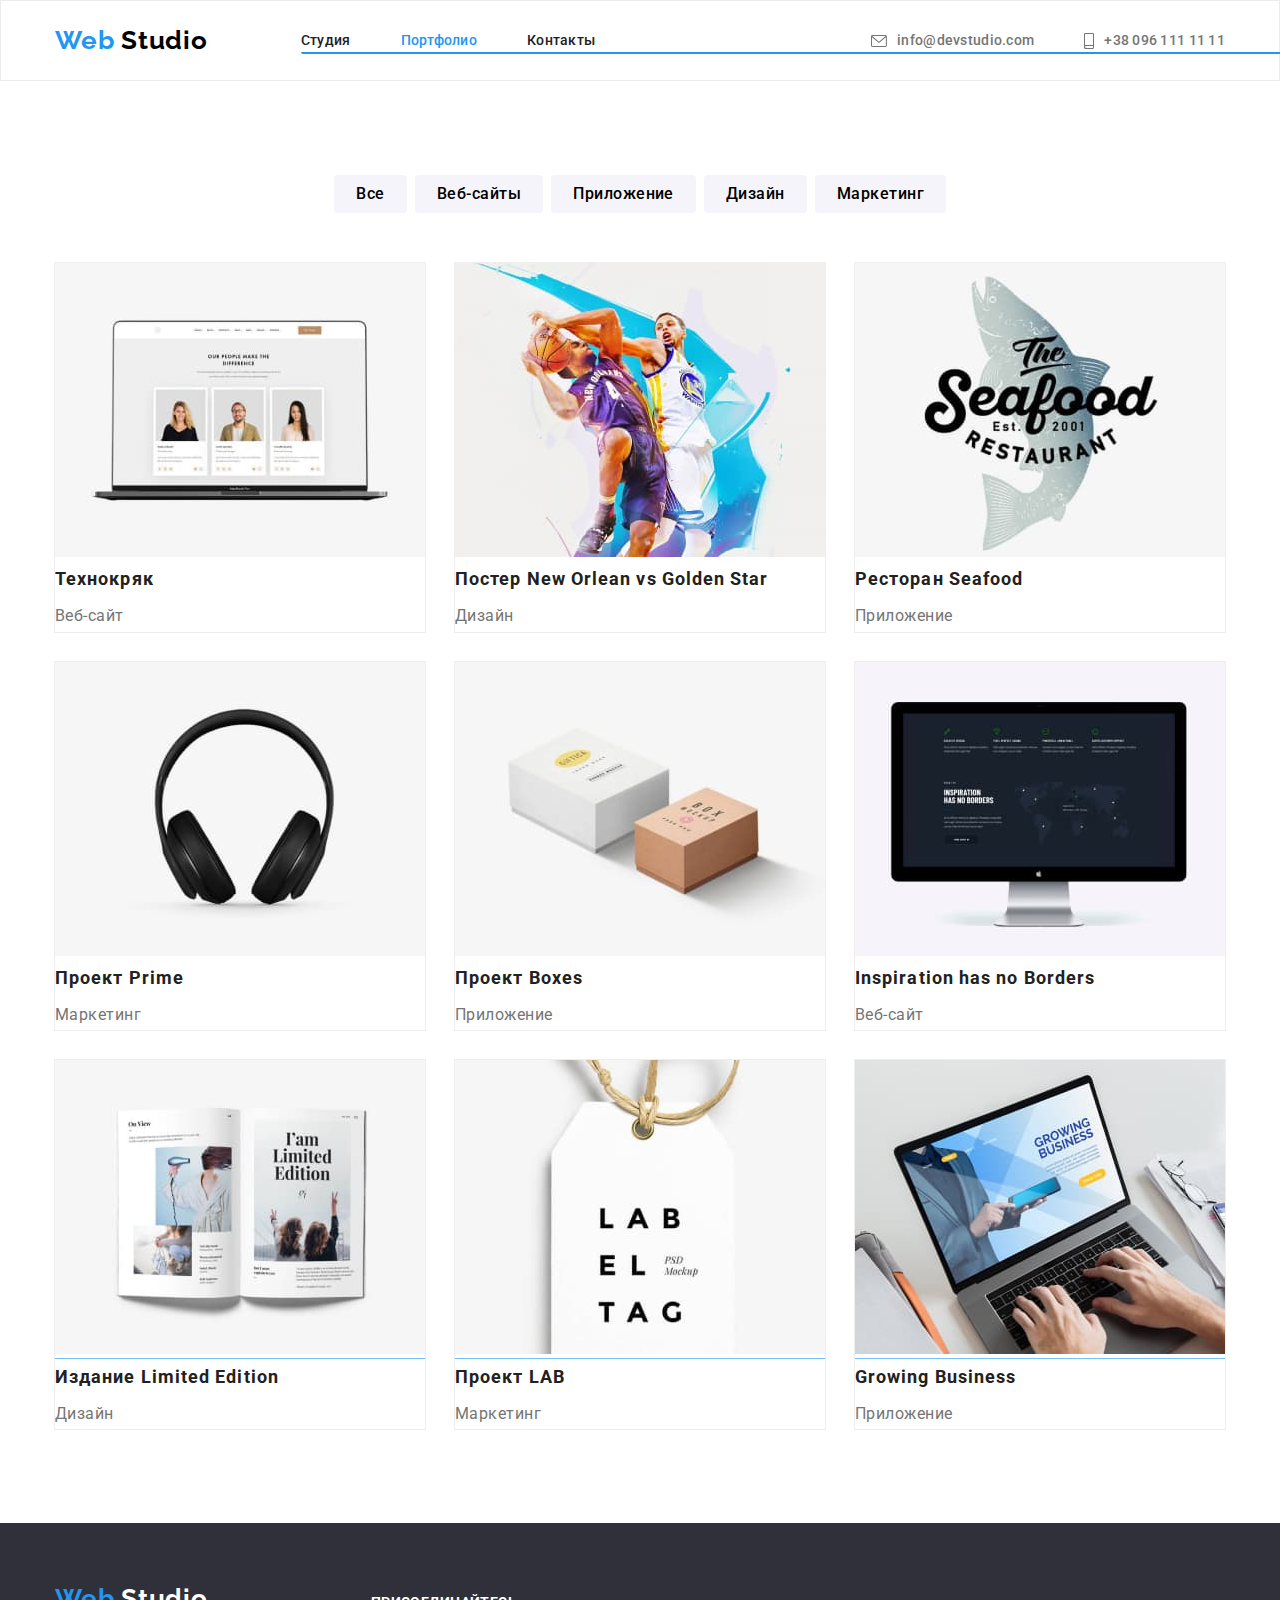
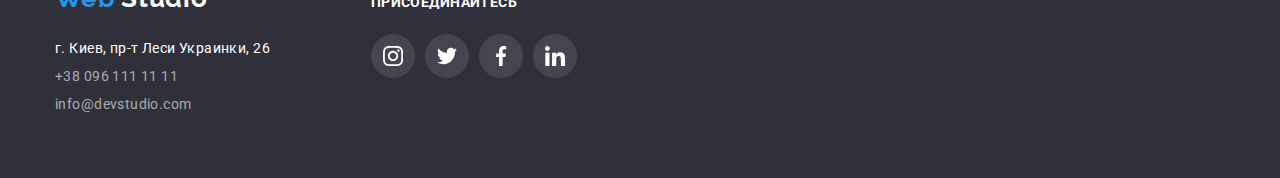
==== portfolio.html @ 4ab5db46 "addition" ====
<!DOCTYPE html>
<html lang="en">
	<head>
		<meta charset="UTF-8" />
		<meta http-equiv="X-UA-Compatible" content="IE=edge" />
		<meta name="viewport" content="width=device-width, initial-scale=1.0" />
		<title>Document</title>
		<link
			rel="stylesheet"
			href="https://cdnjs.cloudflare.com/ajax/libs/modern-normalize/1.1.0/modern-normalize.min.css"
		/>
		<link
			href="https://fonts.googleapis.com/css2?family=Raleway:wght@700&family=Roboto:wght@400;500;700;900&display=swap"
			rel="stylesheet"
		/>
		<link rel="stylesheet" href="./css/styles.css" />
	</head>
	<body>
		<header class="header-portfolio">
			<div class="container">
				<nav class="main-nav">
					<a href="./index.html" class="logo">
						Web
						<span class="logo-heard">Studio</span>
					</a>
					<ul class="site-nav list">
						<li class="item">
							<a href="./index.html" class="link">Студия</a>
						</li>
						<li class="item">
							<a href="./portfolio.html" class="link"><span class="portfolio-name">Портфолио</span></a>
						</li>
						<li class="item"><a href="" class="link">Контакты</a></li>
					</ul>
					<!--Contacts-->
					<ul class="auth-nov list">
						<li class="item"></li>
						<li class="item"></li>
						<li class="item">
							<a href="mailto:info@devstudio.com" class="link-auth-now">
								<svg width="16px" height="12px" class="icon-contacts">
									<use href="./images/sprite.svg#icon-envelope-hover"></use>
								</svg>
								info@devstudio.com
							</a>
						</li>
						<li class="item">
							<a href="tel:+380961111111" class="link-auth-now">
								<svg width="10px" height="16px" class="icon-contacts">
									<use href="./images/sprite.svg#icon-smartphone"></use>
								</svg>
								+38 096 111 11 11
							</a>
						</li>
					</ul>
				</nav>
			</div>
		</header>
		<!--Main-->
		<main>
			<section class="section">
				<div class="container">
					<h1 class="portfolio">Портфолио</h1>
					<ul class="portfolio-list list">
						<li class="button"><button type="button" class="portfolio-button">Все</button></li>
						<li class="button">
							<button type="button" class="portfolio-button">Веб-сайты</button>
						</li>
						<li class="button">
							<button type="button" class="portfolio-button">Приложение</button>
						</li>
						<li class="button"><button type="button" class="portfolio-button">Дизайн</button></li>
						<li class="button">
							<button type="button" class="portfolio-button">Маркетинг</button>
						</li>
					</ul>

					<ul class="examples-title list">
						<li class="examples-image">
							<div class="exampeles-cover">
								<img src="./images/img5.jpg" alt="notebook with photo people" width="370" />
								<p class="examples-text">
									Ресурс предлагает комплексные предложения с разным уровнем функционала и сервисов. Все это позволит
									посетителю получить исчерпывающие сведения о компании или частном лице.
								</p>
							</div>
							<h2 class="examples">Технокряк</h2>
							<p class="examples-work">Веб-сайт</p>
						</li>
						<li class="examples-image">
							<div class="exampeles-cover">
								<img src="./images/img6.jpg" alt="game basketbool" width="370" />
								<p class="examples-text">
									Ресурс предлагает комплексные предложения с разным уровнем функционала и сервисов. Все это позволит
									посетителю получить исчерпывающие сведения о компании или частном лице.
								</p>
							</div>
							<h2 class="examples">Постер New Orlean vs Golden Star</h2>
							<p class="examples-work">Дизайн</p>
						</li>

						<li class="examples-image">
							<div class="exampeles-cover">
								<img src="./images/img7.jpg" alt="fish" width="370" />
								<p class="examples-text">
									Ресурс предлагает комплексные предложения с разным уровнем функционала и сервисов. Все это позволит
									посетителю получить исчерпывающие сведения о компании или частном лице.
								</p>
							</div>
							<h2 class="examples">Ресторан Seafood</h2>
							<p class="examples-work">Приложение</p>
						</li>

						<li class="examples-image">
							<div class="exampeles-cover">
								<img src="./images/img8.jpg" alt="headphone" width="370" />
								<p class="examples-text">
									Ресурс предлагает комплексные предложения с разным уровнем функционала и сервисов. Все это позволит
									посетителю получить исчерпывающие сведения о компании или частном лице.
								</p>
							</div>
							<h2 class="examples">Проект Prime</h2>
							<p class="examples-work">Маркетинг</p>
						</li>

						<li class="examples-image">
							<div class="exampeles-cover">
								<img src="./images/img9.jpg" alt="box" width="370" />
								<p class="examples-text">
									Ресурс предлагает комплексные предложения с разным уровнем функционала и сервисов. Все это позволит
									посетителю получить исчерпывающие сведения о компании или частном лице.
								</p>
							</div>
							<h2 class="examples">Проект Boxes</h2>
							<p class="examples-work">Приложение</p>
						</li>

						<li class="examples-image">
							<div class="exampeles-cover">
								<img src="./images/img10.jpg" alt="monitor apple" width="370" />
								<p class="examples-text">
									Ресурс предлагает комплексные предложения с разным уровнем функционала и сервисов. Все это позволит
									посетителю получить исчерпывающие сведения о компании или частном лице.
								</p>
							</div>
							<h2 class="examples">Inspiration has no Borders</h2>
							<p class="examples-work">Веб-сайт</p>
						</li>
						<li class="examples-image">
							<div class="exampeles-cover">
								<img src="./images/img11.jpg" alt="book" width="370" />
								<p class="examples-text">
									Ресурс предлагает комплексные предложения с разным уровнем функционала и сервисов. Все это позволит
									посетителю получить исчерпывающие сведения о компании или частном лице.
								</p>
							</div>
							<h2 class="examples">Издание Limited Edition</h2>
							<p class="examples-work">Дизайн</p>
						</li>
						<li class="examples-image">
							<div class="exampeles-cover">
								<img src="./images/img12.jpg" alt="label" width="370" />
								<p class="examples-text">
									Ресурс предлагает комплексные предложения с разным уровнем функционала и сервисов. Все это позволит
									посетителю получить исчерпывающие сведения о компании или частном лице.
								</p>
							</div>
							<h2 class="examples">Проект LAB</h2>
							<p class="examples-work">Маркетинг</p>
						</li>
						<li class="examples-image">
							<div class="exampeles-cover">
								<img src="./images/img13.jpg" alt="notebook with hands" width="370" />
								<p class="examples-text">
									Ресурс предлагает комплексные предложения с разным уровнем функционала и сервисов. Все это позволит
									посетителю получить исчерпывающие сведения о компании или частном лице.
								</p>
							</div>
							<h2 class="examples">Growing Business</h2>
							<p class="examples-work">Приложение</p>
						</li>
					</ul>
				</div>
			</section>
		</main>
		<!--Futter-->
		<footer class="futter">
			<div class="container futter-list">
				<div class="addressa">
					<div class="logo-location">
						<a href="./index.html" class="logo">
							Web
							<span class="logo-futter">Studio</span>
						</a>
					</div>
					<address>
						<ul class="address list">
							<li class="address-link">
								<a href="https://goo.gl/maps/6LCCj1LBQkDtfGNh9" target="_blank" rel="noreferrer noopener" class="link">
									г. Киев, пр-т Леси Украинки, 26
								</a>
							</li>
							<li class="adress-link">
								<a href="tel:+380961111111" class="link"><span class="contact-link">+38 096 111 11 11</span></a>
							</li>
							<li class="adress-link">
								<a href="mailto:info@devstudio.com" class="link">
									<span class="contact-link">info@devstudio.com</span>
								</a>
							</li>
						</ul>
					</address>
				</div>

				<div class="sots-merezhi">
					<h3 class="title-sots">ПРИСОЕДИНАЙТЕСЬ</h3>
					<ul class="sots-futter list">
						<li class="list-sots-futter">
							<a class="link-sots-futter" href="#">
								<svg width="20px" height="20px" class="icon-sots-futter">
									<use href="./images/sprite.svg#icon-instagram" class="item-sots-futter"></use>
								</svg>
							</a>
						</li>
						<li class="list-sots-futter">
							<a class="link-sots-futter" href="#">
								<svg width="20px" height="20px" class="icon-sots-futter">
									<use href="./images/sprite.svg#icon-twitter" class="item-sots-futter"></use>
								</svg>
							</a>
						</li>
						<li class="list-sots-futter">
							<a class="link-sots-futter" href="#">
								<svg width="20px" height="20px" class="icon-sots-futter">
									<use href="./images/sprite.svg#icon-facebook" class="item-sots-futter"></use>
								</svg>
							</a>
						</li>
						<li class="list-sots-futter">
							<a class="link-sots-futter" href="#">
								<svg width="20px" height="20px" class="icon-sots-futter">
									<use href="./images/sprite.svg#icon-linkedin" class="item-sots-futter"></use>
								</svg>
							</a>
						</li>
					</ul>
				</div>
			</div>
		</footer>
	</body>
</html>
---- css/styles.css ----
/* colors */
/* колір заголовків #212121 */
/* колір основного тексту #757575 */
/* блакитний #2196F3 */
/* білий #FFFFFF */
/* лого: чорний #000000
блакитний #2196F3 */
/* Кольори секцій:
header #ECECEC
futter #2F303A
midle: сіра #757575
світла- #E5E5E5
 */

.container {
  margin-left: auto;
  margin-right: auto;
  padding-right: 15px;
  padding-left: 15px;
  width: 1200px;
}
.section {
  padding-top: 94px;
  padding-bottom: 94px;
}
:root {
  --primary-text-color: #757575;
  --title-text-color: #212121;
  --accent-color: #2196f3;
  --white-color: #ffffff;
  --header-backgraund-color: #ececec;
  --hero-futter-color: #2f303a;
  --comanda-color: #f5f4fa;
}

body {
  font-family: Roboto, sans-serif;
}

.list {
  list-style: none;
  margin: 0;
  padding: 0;
}

/* header */
.header {
  background-color: var(--white-color);
}

/* Logo */

.logo,
.logo-futter,
.logo-heard {
  text-decoration: none;
  font-family: Raleway, sans-serif;
  font-weight: 700;
  font-size: 26px;
  line-height: 1.2;
  letter-spacing: 0.03em;
}

.logo {
  color: var(--accent-color);
  padding-top: 24px;
  padding-bottom: 24px;
  margin-right: 93px;
}

.logo-futter {
  color: var(--white-color);
}

.logo-heard {
  color: #000000;
}

/* Navigation */
.site-nav {
  display: flex;
}

.item .link {
  padding-top: 32px;
  padding-bottom: 28px;
}

.site-nav .item:not(:last-child) {
  margin-right: 50px;
}
.site-nav a {
  text-decoration: none;
  color: var(--title-text-color);
  font-weight: 500;
  font-size: 14px;
  line-height: 1.14;
  letter-spacing: 0.02em;
  transition: 250ms;
  transition-timing-function:cubic-bezier(0.4, 0, 0.2, 1) ;
}

.studio {
  color: var(--accent-color);
}
.main-nav {
  display: flex;
  align-items: center;
}
.portfolio-name {
  color: var(--accent-color);
}

.site-nav .link:hover,
.site-nav .link:focus {
  color: var(--accent-color);
}
.site-nav .link::after {
  content: "";
  display: flex;
  min-width:100%;
  border-bottom: 2px solid var(--accent-color);
  border-radius: 2px;
  position: absolute;
  height: 4px;
  
  


}

/* .site-nav .link::after{
  content: "";
  border-bottom: 2px solid var(--accent-color);
  border-radius: 2px;
  bottom: 0px;
  width: 100%;
  position: absolute;

} */

/* Contact */

.auth-nov {
  display: flex;
  margin-left: auto;
}
.auth-nov .item:not(:last-child) {
  margin-right: 50px;
}
.link-auth-now {
  text-decoration: none;
  color: var(--primary-text-color);
  font-weight: 500;
  font-size: 14px;
  line-height: 1.14;
  letter-spacing: 0.02em;
  display: flex;
  justify-content: center;
  align-items: center;
transition: 250ms;
  transition-timing-function: cubic-bezier(0.4, 0, 0.2, 1);
}

 .item .link-auth-now:hover,
.item .link-auth-now:focus,
.link-auth-now:hover .icon-contacts,
.link-auth-now:focus .icon-contacts {
    color: var(--accent-color);
    fill: var(--accent-color);
}

.icon-contacts {
    display: flex;
    fill: #757575;
    margin-right: 10px;
    justify-content: center;
    align-items: center;
  transition: 250ms;
    transition-timing-function: cubic-bezier(0.4, 0, 0.2, 1);
  }


/* Основний текст */
.hero {
  background-color: var(--hero-futter-color);
  text-align: center;
  padding-top: 200px;
  padding-bottom: 200px;
  background-image: linear-gradient(to right, rgb(47, 48, 58, 0.4), rgb(47, 48, 58, 0.4)),
    url(../images/fon.jpg);
  max-width: 1600px;
  background-position: center;
  background-size: cover;
  margin-left: auto;
  margin-right: auto;
}

.hero-title {
  text-transform: uppercase;
  color: var(--white-color);
  font-weight: 900;
  font-size: 44px;
  line-height: 1.36;
  letter-spacing: 0.06em;
  text-align: center;
  margin-bottom: 30px;
  margin-top: 0px;
}

.hero-button {
  font-family: inherit;
  cursor: pointer;
  color: #FFFFFF;
  font-weight: 700;
  font-size: 16px;
  line-height: 1.9;
  letter-spacing: 0.06em;
  padding: 10px 32px 10px 32px;
  border-radius: 4px;
  border:var(--accent-color);
  background-color: var(--accent-color);

transition: 250ms;
  transition-timing-function: cubic-bezier(0.4, 0, 0.2, 1);
}

.hero-button:hover,
.hero-button:focus {
  box-shadow: 0px 4px 4px 0px rgba(0, 0, 0, 0.25);
}

/* Маркетинг */

.marketyng-title {
  text-transform: uppercase;
  color: var(--title-text-color);
  font-weight: 700;
  font-size: 14px;
  line-height: 1.14;
  letter-spacing: 0.03em;
  margin-top: 0px;
  margin-bottom: 10px;
}

.marketyng-text {
  color: var(--primary-text-color);
  font-size: 14px;
  line-height: 1.71;
  letter-spacing: 0.03em;
  margin-bottom: 0px;
  margin-top: 0px;
}
.marketyng {
  margin: 0px;
  font-size: 0px;
}
.marketyng-list {
  display: flex;
  flex-wrap: wrap;
}

.marketyng-list .marketyng-list-item {
  margin-right: 30px;
  width: 270px;
}
.marketyng-list .marketyng-list-item:nth-child(4n) {
  margin-right: 0px;
}


.marketyng-image {
display: flex;
background-color:#F5F4FA ;
width: 270px;
height: 110px;
justify-content: center;
align-items: center;
margin-bottom: 30px;
}
.marketyng-icon {
    display: flex;
    justify-content: center;
    align-items: center;

}
/* 
.marketyng-list-item:nth-child(1)::before {
  background-image: url(../images/antenna.svg);
  padding: 25px 100px;
}

.marketyng-list-item:nth-child(2)::before {
  background-image: url(../images/clock1.svg);
  padding: 25px 100px;
}

.marketyng-list-item:nth-child(3)::before {
  background-image: url(../images/diagram.svg);
  padding: 25px 100px;
}

.marketyng-list-item:nth-child(4)::before {
  background-image: url(../images/astronaut.svg);
  padding: 25px 100px;
} */

/* Examples */

.sections {
  color: var(--title-text-color);
  font-weight: 700;
  font-size: 36px;
  line-height: 1.16;
  letter-spacing: 0.03em;
  margin-bottom: 50px;
  margin-top: 0px;
  text-align: center;
}

.section-exsample {
  padding-top: 0px;
}

.section-list {
  display: flex;
  flex-wrap: wrap;
}

/* .section-list .item-sample {
  margin-right: 30px;
}
.section-list .item-sample:nth-child(3n) {
  margin-right: 0px;
} */
.aplication-list{
  display: flex;
    flex-wrap: wrap;
    gap: 30px;
    margin-bottom: 95px;

}
.aplication {
  display: flex;
  color:#FFFFFF;
  text-transform: uppercase;
  font-weight: 700;
  font-size: 14px;
  line-height: 1.14;
  letter-spacing: 0.03em;
  padding:27px 0px;
  margin: 0px;
  width: 370px;
  height: 70px;
  justify-content: center;
  align-content: center;
  position: absolute;
  bottom: 0px;
  background-color: rgba(47, 48, 58, 0.8);
}

.aplication-examples{
  position: relative;
}

/* Comanda */

.comanda {
  background-color: #f5f4fa;
}

.comanda-name {
  color: var(--title-text-color);
  font-weight: 500;
  font-size: 16px;
  line-height: 1.18;
  letter-spacing: 0.03em;
  margin-bottom: 0px;
  text-align: center;
  margin-top: 0px;
}

.comanda-title {
  padding-top: 30px;
  padding-bottom: 30px;
box-shadow: 0px 4px 4px 0px rgba(0, 0, 0, 0.25);
}


.comanda-work {
  color: var(--primary-text-color);
  font-size: 16px;
  line-height: 1.18;
  letter-spacing: 0.03em;
  margin-top: 10px;
  text-align: center;
  margin-bottom: 0px;
}

.section-list .item-comanda {
  margin-right: 30px;
}
.section-list .item-comanda:nth-child(4n) {
  margin-right: 0px;
}
.comanda-title .sots-comanda {
    display: flex;
    margin-top: 16px;
    justify-content: center;
    gap: 10px;
}

.sots-comanda .link-sots-comanda:hover,
.sots-comanda .link-sots-comanda:hover .icon-sots-comanda
 { fill: #FFFFFF;
   background-color: var(--accent-color);
} 

.sots-comanda .link-sots-comanda:focus .icon-sots-comanda,
.sots-comanda .link-sots-comanda:focus
{fill: #FFFFFF;
  background-color: var(--accent-color);
}


.sots-comanda .link-sots-comanda {
display: flex;
width: 44px;
height: 44px;
align-items: center;
justify-content: center;
border-radius: 50%;
padding: 12px;
background-color:#FFFFFF;
transition: 250ms;
  transition-timing-function: cubic-bezier(0.4, 0, 0.2, 1);
}

.icon-sots-comanda{
  display: flex;
  fill: #AFB1B8;
  justify-content: center;
  align-items: center;
transition: 250ms;
  transition-timing-function: cubic-bezier(0.4, 0, 0.2, 1);
}

.item-comanda{
    background-color: #FFFFFF;
}

/* Company clients----------------------------*/

.clients-sots {
display: flex;
gap: 30px;

}
.clients-sots-list .link-clients {
display: flex;
    width: 170px;
    height: 92px;
    border: 1px solid #AFB1B8;
    border-radius: 4px;
    justify-content: center;
    align-items: center;
    transition: 250ms;
      transition-timing-function: cubic-bezier(0.4, 0, 0.2, 1);
 }

.clients-sots .link-clients:hover .icon-clients,
.clients-sots .link-clients:hover
{
    fill: var(--accent-color) ;
    border-color : var(--accent-color);
}

.clients-sots-list .link-clients:focus .icon-clients,
.clients-sots-list .link-clients:focus
{
  fill: var(--accent-color);
  border-color: var(--accent-color);
  }

.icon-clients {
  display: flex;
    fill: #AFB1B8;
    transition: 250ms;
      transition-timing-function: cubic-bezier(0.4, 0, 0.2, 1);
}
/* Futter */
.futter {
  background-color: var(--hero-futter-color);
  padding-top: 60px;
  padding-bottom: 60px;
}

.address .link {
  color: var(--white-color);
  margin-top: 0px;
}

.logo-location {
  padding-bottom: 20px;
}
.link,
.contact-link {
  text-decoration: none;
  font-size: 14px;
  line-height: 2;
  letter-spacing: 0.03em;
  margin-top: 9px;
  transition: 250ms;
    transition-timing-function: cubic-bezier(0.4, 0, 0.2, 1);
}

.address .link:hover .contact-link,
.address .link:focus .contact-link {
  color: var(--accent-color);
}

.address .address-link:hover .link,
.address-link .link:focus
{
  color: var(--accent-color);
}

.address {
  font-style: normal;
}

.contact-link {
  color: rgba(255, 255, 255, 0.6);
}

/* Sots Merezhi-------------------------------- */

.sots-futter {
    display: flex;
    gap: 10px;
}

.container .sots-merezhi{
  margin-left: 70px;

}
.futter-list {
    display: flex;
    align-items: baseline;
}

.sots-merezhi .title-sots {
  font-weight: 700;
  font-size: 14px;
    line-height: 1.6;
    letter-spacing: 0.03em;
    color: #FFFFFF;
    font-style: normal;
    margin-bottom: 20px;
    margin-top: 0px;
}


.sots-futter .link-sots-futter:hover,
.sots-futter .link-sots-futter:focus,
.sots-futter .link-sots-futter:hover .icon-sots-futter,
.sots-futter .link-sots-futter:focus .icon-sots-futter {
    background-color: var(--accent-color);
}

.sots-futter .link-sots-futter {
    display: flex;
    width: 44px;
    height: 44px;
    align-items: center;
    justify-content: center;
    border-radius: 50%;
    padding: 12px;
    background-color: rgba(255, 255, 255, 0.1);
    transition: 250ms;
        transition-timing-function: cubic-bezier(0.4, 0, 0.2, 1);}

.icon-sots-futter {
  display: flex;
    fill: #ffffff;
    justify-content: center;
    align-items: center;
    transition: 250ms;
      transition-timing-function: cubic-bezier(0.4, 0, 0.2, 1);
}

.item-futter {
    background-color: #FFFFFF;
}


/* Портфоліо -------------------------------------*/
.header-portfolio {
  border: 1px solid var(--header-backgraund-color);
}

.portfolio-button {
  font-family: inherit;
  font-weight: 500;
  font-size: 16px;
  line-height: 1.6;
  letter-spacing: 0.03em;
  cursor: pointer;
  text-align: center;
  background-color: #F5F4FA;
  padding: 6px 22px;
  min-width: 73px;
  border-radius: 4px;
  border: #F5F4FA;
  transition: 250ms;
    transition-timing-function: cubic-bezier(0.4, 0, 0.2, 1);

}

.portfolio-button:hover,
.portfolio-button:focus {
  color: var(--white-color);
  background-color: var(--accent-color);
  box-shadow: 0px 4px 4px 0px rgba(0, 0, 0, 0.25);
  
}

.portfolio-list {
  display: flex;
  margin-bottom: 50px;
  justify-content: center;

}
.portfolio-list .button:not(:last-child) {
  margin-right: 8px;
}
.examples {
  color: var(--title-text-color);
  font-weight: 700;
  font-size: 18px;
  line-height: 2;
  letter-spacing: 0.06em;
  margin: 0px;
}

.examples-work {
  color: var(--primary-text-color);
  font-size: 16px;
  line-height: 1.9;
  letter-spacing: 0.03em;
  margin-top: 4px;
  margin-bottom: 0px;
}
.portfolio {
  margin: 0px;
  font-size: 0px;
}


.examples-title {
  display: flex;
  flex-wrap: wrap;
  gap: 30px;
  flex-basis: calc((100% - 60px) / 3);
}
.examples-image {
  outline: 1px solid #eeeeee;
  transition: 250ms;
    transition-timing-function: cubic-bezier(0.4, 0, 0.2, 1);
}

.examples-image:hover{
  box-shadow: 0px 4px 4px 0px rgba(0, 0, 0, 0.25);

}

.exampeles-cover {
 position: relative;
 overflow: hidden;

}

.exampeles-cover:hover .examples-text,
.exampeles-cover:focus .examples-text
{transform: translateY(0%);

}

.examples-text{
  position: absolute;
  color: #ffffff;
  font-family: 'Roboto';
    font-size: 18px;
    line-height: 1.5;
    margin: auto;
    transform:translateY(100%) ;
    letter-spacing: 0.03em;
    height: 100%;
    max-width: 100%;
    background-color: var(--accent-color);
    top: 0;
    left: 0;
    padding: 63px 24px ;
    transition: 250ms;
    transition-timing-function: cubic-bezier(0.4, 0, 0.2, 1);}

/* visually-hidden {
    position: absolute;
    width: 1px;
    height: 1px;
    margin: -1px;
    border: 0;
    padding: 0;
    
    white-space: nowrap;
    clip-path: inset(100%);
    clip: rect(0 0 0 0);
    overflow: hidden;
  } */
 
  /* Modal window------------------------------ */
 .backdrop{
  position: fixed;
  width:100%;
  height: 100%;
  background-color: rgba(0, 0, 0, 0.2);
   top: 0;
  right: 0;
   opacity: 1;

 }
.modal {
  width: 528px; 
  height: 521px; 
  background-color: #FFFFFF;
  position: absolute;
  top: 50%;
  left: 50%;
  transform:translate(-50%,-50%);
  box-shadow: 0px 4px 4px rgba(0, 0, 0, 0.25);
  border-radius: 4px;


}
.backdrop.is-hidden{
  opacity: 0;
  pointer-events: none;
}

.link-modal {
  display: flex;
    width: 30px;
    height: 30px;
    align-items: center;
    justify-content: center;
    border-radius: 50%;
    background-color: #ffffff;
    border: 1px solid rgba(0, 0, 0, 0.1);
    transition: 250ms;
    transition-timing-function: cubic-bezier(0.4, 0, 0.2, 1);
  }
  .modal-batton {
    position: absolute;
    background-color: #ffffff;
    border: #ffffff;
    padding: 0px;
    right: 0;


  }
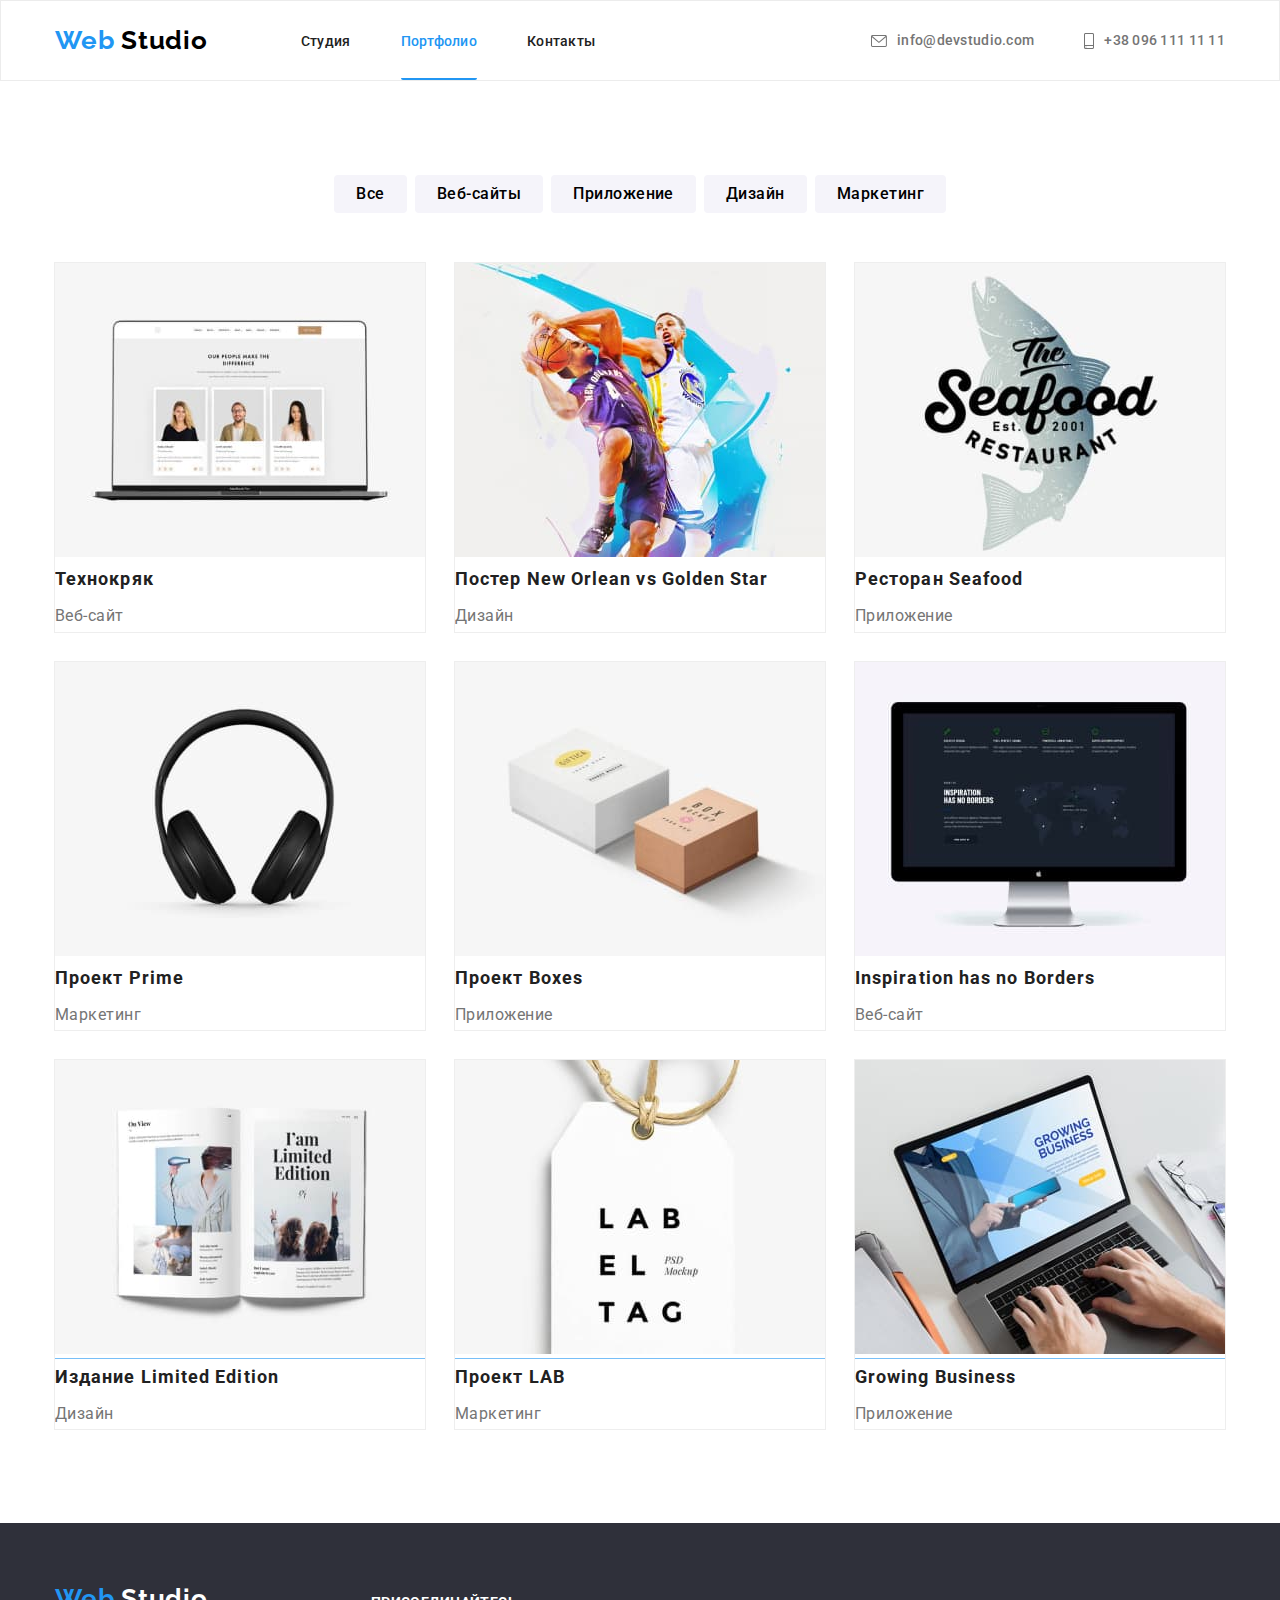
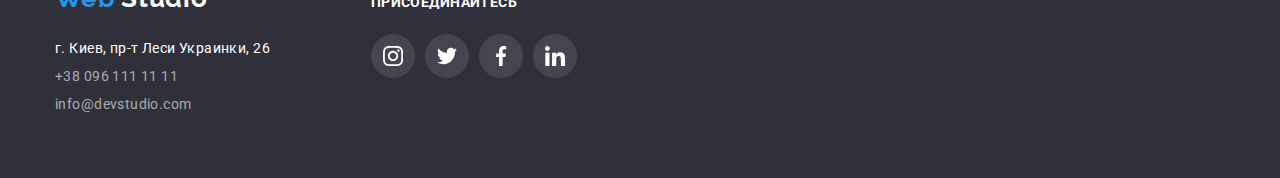
==== commit a7c53277: "added" ====
--- a/portfolio.html
+++ b/portfolio.html
@@ -25,12 +25,14 @@
 					</a>
 					<ul class="site-nav list">
 						<li class="item">
-							<a href="./index.html" class="link">Студия</a>
-						</li>
-						<li class="item">
-							<a href="./portfolio.html" class="link"><span class="portfolio-name">Портфолио</span></a>
-						</li>
-						<li class="item"><a href="" class="link">Контакты</a></li>
+							<a class="site-nav-link" href="./index.html">Студия</a>
+						</li>
+						<li class="item">
+							<a class="site-nav-link current" href="./portfolio.html">
+								<span class="portfolio-name">Портфолио</span>
+							</a>
+						</li>
+						<li class="item"><a class="site-nav-link" href="">Контакты</a></li>
 					</ul>
 					<!--Contacts-->
 					<ul class="auth-nov list">
--- a/css/styles.css
+++ b/css/styles.css
@@ -81,7 +81,7 @@
   display: flex;
 }
 
-.item .link {
+.item .site-nav-link {
   padding-top: 32px;
   padding-bottom: 28px;
 }
@@ -111,33 +111,28 @@
   color: var(--accent-color);
 }
 
-.site-nav .link:hover,
-.site-nav .link:focus {
+.site-nav .site-nav-link:hover,
+.site-nav .site-nav-link:focus {
   color: var(--accent-color);
 }
-.site-nav .link::after {
-  content: "";
-  display: flex;
-  min-width:100%;
+.site-nav-link {
+  display: inline-block;
+  padding-top: 32px;
+  padding-bottom: 32px;
+  color: var(--accent-color);
+  border-radius: 2px;
+  border-bottom: transparent 2px solid;
+  transition: 250ms;
+  transition-timing-function: cubic-bezier(0.4, 0, 0.2, 1);
+}
+.current {
+  border-bottom:2px solid var(--accent-color);
+}
+.site-nav-link:hover,
+.site-nav-link:focus {
   border-bottom: 2px solid var(--accent-color);
-  border-radius: 2px;
-  position: absolute;
-  height: 4px;
-  
-  
-
-
-}
-
-/* .site-nav .link::after{
-  content: "";
-  border-bottom: 2px solid var(--accent-color);
-  border-radius: 2px;
-  bottom: 0px;
-  width: 100%;
-  position: absolute;
-
-} */
+}
+
 
 /* Contact */
 
@@ -158,7 +153,7 @@
   display: flex;
   justify-content: center;
   align-items: center;
-transition: 250ms;
+ transition: 250ms;
   transition-timing-function: cubic-bezier(0.4, 0, 0.2, 1);
 }
 
@@ -666,7 +661,7 @@
 .examples-image {
   outline: 1px solid #eeeeee;
   transition: 250ms;
-    transition-timing-function: cubic-bezier(0.4, 0, 0.2, 1);
+  transition-timing-function: cubic-bezier(0.4, 0, 0.2, 1);
 }
 
 .examples-image:hover{
@@ -677,7 +672,6 @@
 .exampeles-cover {
  position: relative;
  overflow: hidden;
-
 }
 
 .exampeles-cover:hover .examples-text,
@@ -745,9 +739,10 @@
 .backdrop.is-hidden{
   opacity: 0;
   pointer-events: none;
-}
-
-.link-modal {
+  visibility: hidden;
+}
+
+.icon-modal {
   display: flex;
     width: 30px;
     height: 30px;
@@ -756,8 +751,6 @@
     border-radius: 50%;
     background-color: #ffffff;
     border: 1px solid rgba(0, 0, 0, 0.1);
-    transition: 250ms;
-    transition-timing-function: cubic-bezier(0.4, 0, 0.2, 1);
   }
   .modal-batton {
     position: absolute;
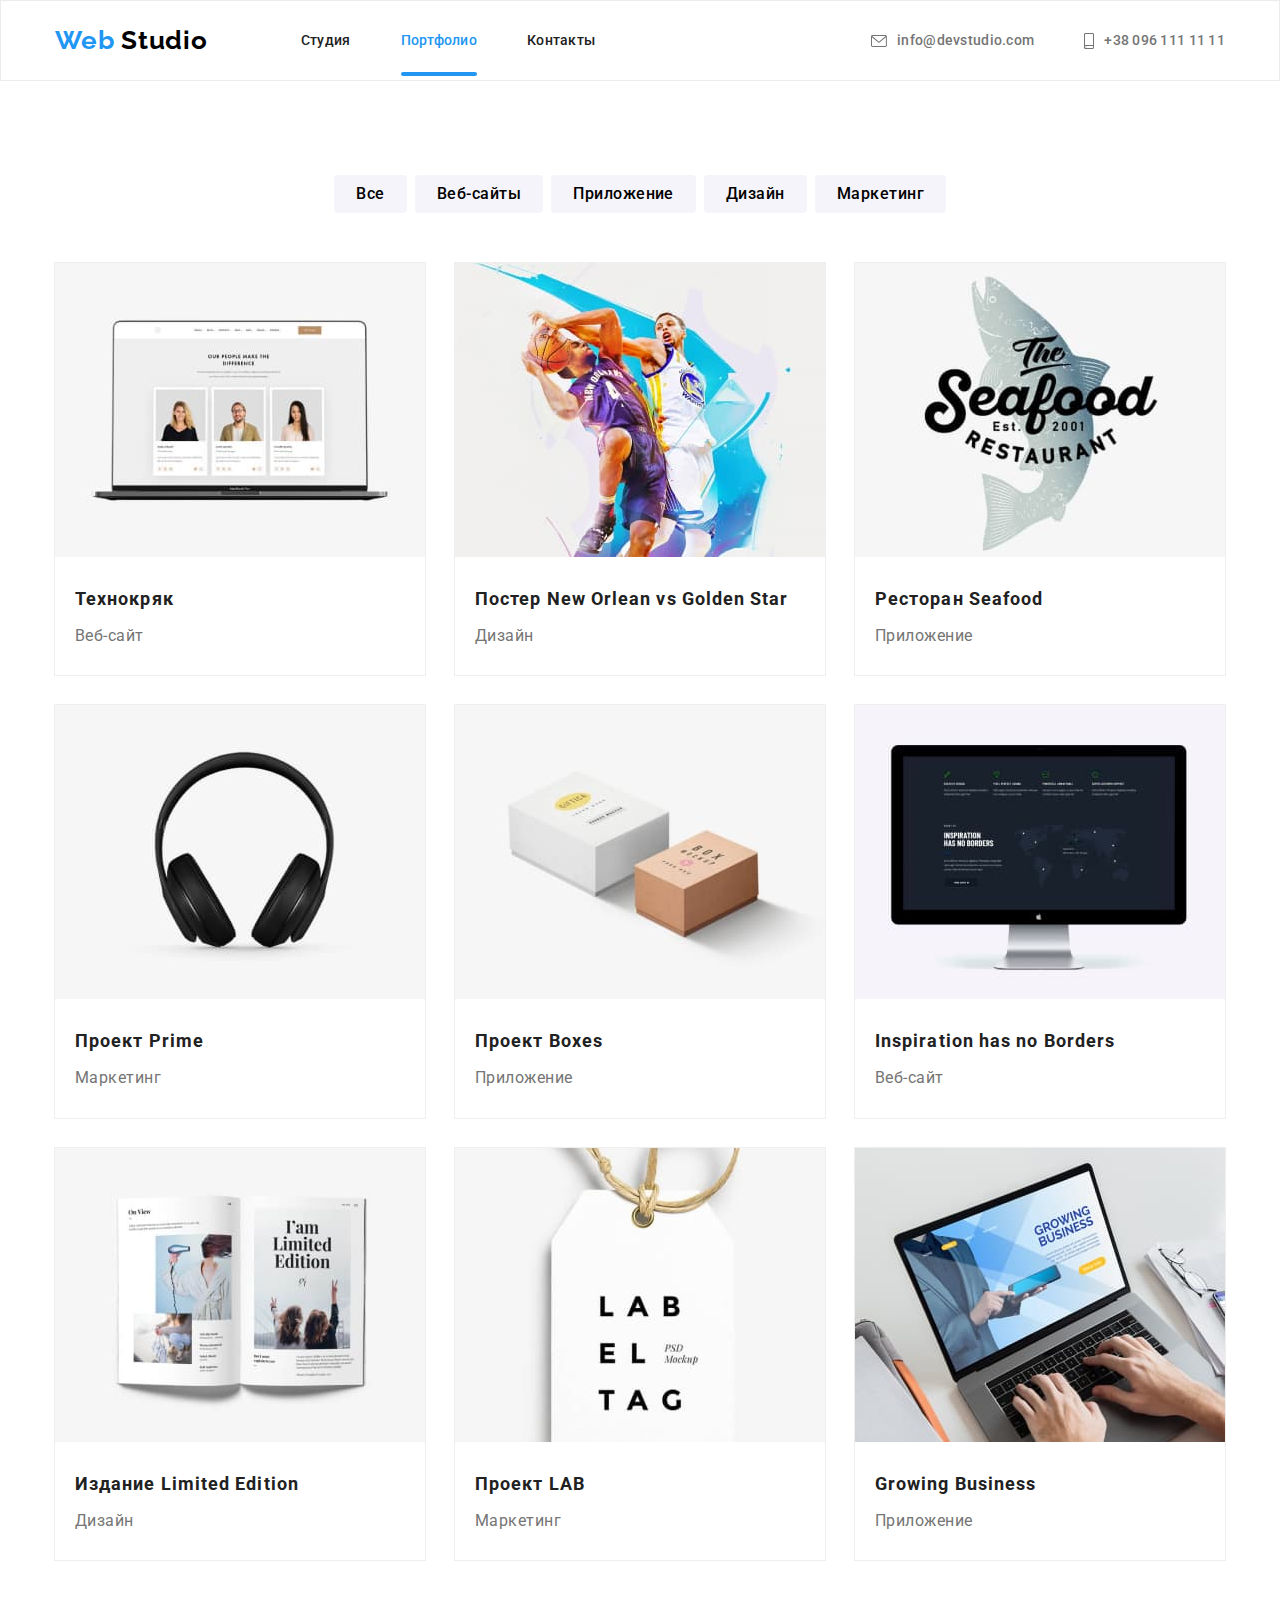
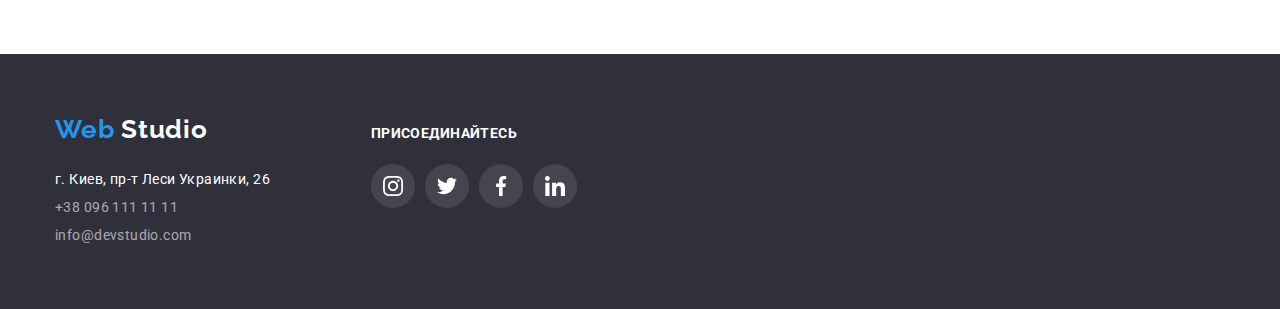
==== commit af5d1067: "chanched" ====
--- a/portfolio.html
+++ b/portfolio.html
@@ -80,106 +80,129 @@
 					<ul class="examples-title list">
 						<li class="examples-image">
 							<div class="exampeles-cover">
-								<img src="./images/img5.jpg" alt="notebook with photo people" width="370" />
-								<p class="examples-text">
-									Ресурс предлагает комплексные предложения с разным уровнем функционала и сервисов. Все это позволит
-									посетителю получить исчерпывающие сведения о компании или частном лице.
-								</p>
-							</div>
-							<h2 class="examples">Технокряк</h2>
-							<p class="examples-work">Веб-сайт</p>
-						</li>
-						<li class="examples-image">
-							<div class="exampeles-cover">
-								<img src="./images/img6.jpg" alt="game basketbool" width="370" />
-								<p class="examples-text">
-									Ресурс предлагает комплексные предложения с разным уровнем функционала и сервисов. Все это позволит
-									посетителю получить исчерпывающие сведения о компании или частном лице.
-								</p>
-							</div>
-							<h2 class="examples">Постер New Orlean vs Golden Star</h2>
-							<p class="examples-work">Дизайн</p>
-						</li>
-
-						<li class="examples-image">
-							<div class="exampeles-cover">
-								<img src="./images/img7.jpg" alt="fish" width="370" />
-								<p class="examples-text">
-									Ресурс предлагает комплексные предложения с разным уровнем функционала и сервисов. Все это позволит
-									посетителю получить исчерпывающие сведения о компании или частном лице.
-								</p>
-							</div>
-							<h2 class="examples">Ресторан Seafood</h2>
-							<p class="examples-work">Приложение</p>
-						</li>
-
-						<li class="examples-image">
-							<div class="exampeles-cover">
-								<img src="./images/img8.jpg" alt="headphone" width="370" />
-								<p class="examples-text">
-									Ресурс предлагает комплексные предложения с разным уровнем функционала и сервисов. Все это позволит
-									посетителю получить исчерпывающие сведения о компании или частном лице.
-								</p>
-							</div>
-							<h2 class="examples">Проект Prime</h2>
-							<p class="examples-work">Маркетинг</p>
-						</li>
-
-						<li class="examples-image">
-							<div class="exampeles-cover">
-								<img src="./images/img9.jpg" alt="box" width="370" />
-								<p class="examples-text">
-									Ресурс предлагает комплексные предложения с разным уровнем функционала и сервисов. Все это позволит
-									посетителю получить исчерпывающие сведения о компании или частном лице.
-								</p>
-							</div>
-							<h2 class="examples">Проект Boxes</h2>
-							<p class="examples-work">Приложение</p>
-						</li>
-
-						<li class="examples-image">
-							<div class="exampeles-cover">
-								<img src="./images/img10.jpg" alt="monitor apple" width="370" />
-								<p class="examples-text">
-									Ресурс предлагает комплексные предложения с разным уровнем функционала и сервисов. Все это позволит
-									посетителю получить исчерпывающие сведения о компании или частном лице.
-								</p>
-							</div>
-							<h2 class="examples">Inspiration has no Borders</h2>
-							<p class="examples-work">Веб-сайт</p>
-						</li>
-						<li class="examples-image">
-							<div class="exampeles-cover">
-								<img src="./images/img11.jpg" alt="book" width="370" />
-								<p class="examples-text">
-									Ресурс предлагает комплексные предложения с разным уровнем функционала и сервисов. Все это позволит
-									посетителю получить исчерпывающие сведения о компании или частном лице.
-								</p>
-							</div>
-							<h2 class="examples">Издание Limited Edition</h2>
-							<p class="examples-work">Дизайн</p>
-						</li>
-						<li class="examples-image">
-							<div class="exampeles-cover">
-								<img src="./images/img12.jpg" alt="label" width="370" />
-								<p class="examples-text">
-									Ресурс предлагает комплексные предложения с разным уровнем функционала и сервисов. Все это позволит
-									посетителю получить исчерпывающие сведения о компании или частном лице.
-								</p>
-							</div>
-							<h2 class="examples">Проект LAB</h2>
-							<p class="examples-work">Маркетинг</p>
-						</li>
-						<li class="examples-image">
-							<div class="exampeles-cover">
-								<img src="./images/img13.jpg" alt="notebook with hands" width="370" />
-								<p class="examples-text">
-									Ресурс предлагает комплексные предложения с разным уровнем функционала и сервисов. Все это позволит
-									посетителю получить исчерпывающие сведения о компании или частном лице.
-								</p>
-							</div>
-							<h2 class="examples">Growing Business</h2>
-							<p class="examples-work">Приложение</p>
+								<img
+									src="./images/img5.jpg"
+									alt="notebook with photo people"
+									width="370"
+									class="exampeles-cover-foto"
+								/>
+								<p class="examples-text">
+									Ресурс предлагает комплексные предложения с разным уровнем функционала и сервисов. Все это позволит
+									посетителю получить исчерпывающие сведения о компании или частном лице.
+								</p>
+							</div>
+							<div class="examples-work-list">
+								<h2 class="examples">Технокряк</h2>
+								<p class="examples-work">Веб-сайт</p>
+							</div>
+						</li>
+						<li class="examples-image">
+							<div class="exampeles-cover">
+								<img src="./images/img6.jpg" alt="game basketbool" width="370" class="exampeles-cover-foto" />
+								<p class="examples-text">
+									Ресурс предлагает комплексные предложения с разным уровнем функционала и сервисов. Все это позволит
+									посетителю получить исчерпывающие сведения о компании или частном лице.
+								</p>
+							</div>
+							<div class="examples-work-list">
+								<h2 class="examples">Постер New Orlean vs Golden Star</h2>
+								<p class="examples-work">Дизайн</p>
+							</div>
+						</li>
+
+						<li class="examples-image">
+							<div class="exampeles-cover">
+								<img src="./images/img7.jpg" alt="fish" width="370" class="exampeles-cover-foto" />
+								<p class="examples-text">
+									Ресурс предлагает комплексные предложения с разным уровнем функционала и сервисов. Все это позволит
+									посетителю получить исчерпывающие сведения о компании или частном лице.
+								</p>
+							</div>
+							<div class="examples-work-list">
+								<h2 class="examples">Ресторан Seafood</h2>
+								<p class="examples-work">Приложение</p>
+							</div>
+						</li>
+
+						<li class="examples-image">
+							<div class="exampeles-cover">
+								<img src="./images/img8.jpg" alt="headphone" width="370" class="exampeles-cover-foto" />
+								<p class="examples-text">
+									Ресурс предлагает комплексные предложения с разным уровнем функционала и сервисов. Все это позволит
+									посетителю получить исчерпывающие сведения о компании или частном лице.
+								</p>
+							</div>
+							<div class="examples-work-list">
+								<h2 class="examples">Проект Prime</h2>
+								<p class="examples-work">Маркетинг</p>
+							</div>
+						</li>
+
+						<li class="examples-image">
+							<div class="exampeles-cover">
+								<img src="./images/img9.jpg" alt="box" width="370" class="exampeles-cover-foto" />
+								<p class="examples-text">
+									Ресурс предлагает комплексные предложения с разным уровнем функционала и сервисов. Все это позволит
+									посетителю получить исчерпывающие сведения о компании или частном лице.
+								</p>
+							</div>
+							<div class="examples-work-list">
+								<h2 class="examples">Проект Boxes</h2>
+								<p class="examples-work">Приложение</p>
+							</div>
+						</li>
+
+						<li class="examples-image">
+							<div class="exampeles-cover">
+								<img src="./images/img10.jpg" alt="monitor apple" width="370" class="exampeles-cover-foto" />
+								<p class="examples-text">
+									Ресурс предлагает комплексные предложения с разным уровнем функционала и сервисов. Все это позволит
+									посетителю получить исчерпывающие сведения о компании или частном лице.
+								</p>
+							</div>
+							<div class="examples-work-list">
+								<h2 class="examples">Inspiration has no Borders</h2>
+								<p class="examples-work">Веб-сайт</p>
+							</div>
+						</li>
+						<li class="examples-image">
+							<div class="exampeles-cover">
+								<img src="./images/img11.jpg" alt="book" width="370" class="exampeles-cover-foto" />
+								<p class="examples-text">
+									Ресурс предлагает комплексные предложения с разным уровнем функционала и сервисов. Все это позволит
+									посетителю получить исчерпывающие сведения о компании или частном лице.
+								</p>
+							</div>
+							<div class="examples-work-list">
+								<h2 class="examples">Издание Limited Edition</h2>
+								<p class="examples-work">Дизайн</p>
+							</div>
+						</li>
+						<li class="examples-image">
+							<div class="exampeles-cover">
+								<img src="./images/img12.jpg" alt="label" width="370" class="exampeles-cover-foto" />
+								<p class="examples-text">
+									Ресурс предлагает комплексные предложения с разным уровнем функционала и сервисов. Все это позволит
+									посетителю получить исчерпывающие сведения о компании или частном лице.
+								</p>
+							</div>
+							<div class="examples-work-list">
+								<h2 class="examples">Проект LAB</h2>
+								<p class="examples-work">Маркетинг</p>
+							</div>
+						</li>
+						<li class="examples-image">
+							<div class="exampeles-cover">
+								<img src="./images/img13.jpg" alt="notebook with hands" width="370" class="exampeles-cover-foto" />
+								<p class="examples-text">
+									Ресурс предлагает комплексные предложения с разным уровнем функционала и сервисов. Все это позволит
+									посетителю получить исчерпывающие сведения о компании или частном лице.
+								</p>
+							</div>
+							<div class="examples-work-list">
+								<h2 class="examples">Growing Business</h2>
+								<p class="examples-work">Приложение</p>
+							</div>
 						</li>
 					</ul>
 				</div>
--- a/css/styles.css
+++ b/css/styles.css
@@ -115,22 +115,24 @@
 .site-nav .site-nav-link:focus {
   color: var(--accent-color);
 }
-.site-nav-link {
-  display: inline-block;
-  padding-top: 32px;
-  padding-bottom: 32px;
-  color: var(--accent-color);
+
+
+.current::after {
+  position: absolute;
+content: "";
+  display: flex;
   border-radius: 2px;
-  border-bottom: transparent 2px solid;
+  height: 4px;
+  width: 100%;
+  background-color: var(--accent-color);
+bottom:0px;
+
   transition: 250ms;
   transition-timing-function: cubic-bezier(0.4, 0, 0.2, 1);
 }
-.current {
-  border-bottom:2px solid var(--accent-color);
-}
-.site-nav-link:hover,
-.site-nav-link:focus {
-  border-bottom: 2px solid var(--accent-color);
+
+.site-nav-link {
+  position: relative;
 }
 
 
@@ -272,6 +274,7 @@
 justify-content: center;
 align-items: center;
 margin-bottom: 30px;
+
 }
 .marketyng-icon {
     display: flex;
@@ -279,6 +282,8 @@
     align-items: center;
 
 }
+
+
 /* 
 .marketyng-list-item:nth-child(1)::before {
   background-image: url(../images/antenna.svg);
@@ -406,15 +411,15 @@
 }
 
 .sots-comanda .link-sots-comanda:hover,
-.sots-comanda .link-sots-comanda:hover .icon-sots-comanda
- { fill: #FFFFFF;
+.sots-comanda .link-sots-comanda:focus
+ {
    background-color: var(--accent-color);
 } 
 
 .sots-comanda .link-sots-comanda:focus .icon-sots-comanda,
-.sots-comanda .link-sots-comanda:focus
+.sots-comanda .link-sots-comanda:hover .icon-sots-comanda
 {fill: #FFFFFF;
-  background-color: var(--accent-color);
+  
 }
 
 
@@ -557,9 +562,8 @@
 
 
 .sots-futter .link-sots-futter:hover,
-.sots-futter .link-sots-futter:focus,
-.sots-futter .link-sots-futter:hover .icon-sots-futter,
-.sots-futter .link-sots-futter:focus .icon-sots-futter {
+.sots-futter .link-sots-futter:focus
+ {
     background-color: var(--accent-color);
 }
 
@@ -580,7 +584,7 @@
     fill: #ffffff;
     justify-content: center;
     align-items: center;
-    transition: 250ms;
+    transition:250ms;
       transition-timing-function: cubic-bezier(0.4, 0, 0.2, 1);
 }
 
@@ -667,6 +671,9 @@
 .examples-image:hover{
   box-shadow: 0px 4px 4px 0px rgba(0, 0, 0, 0.25);
 
+}
+.exampeles-cover-foto {
+  display: block;
 }
 
 .exampeles-cover {
@@ -697,6 +704,10 @@
     padding: 63px 24px ;
     transition: 250ms;
     transition-timing-function: cubic-bezier(0.4, 0, 0.2, 1);}
+
+    .examples-work-list {
+          padding: 24px 20px;
+        }
 
 /* visually-hidden {
     position: absolute;
@@ -721,6 +732,8 @@
    top: 0;
   right: 0;
    opacity: 1;
+    transition: 250ms;
+      transition-timing-function: cubic-bezier(0.4, 0, 0.2, 1);
 
  }
 .modal {
@@ -733,6 +746,9 @@
   transform:translate(-50%,-50%);
   box-shadow: 0px 4px 4px rgba(0, 0, 0, 0.25);
   border-radius: 4px;
+  transition: 250ms;
+    transition-timing-function: cubic-bezier(0.4, 0, 0.2, 1);
+ 
 
 
 }
